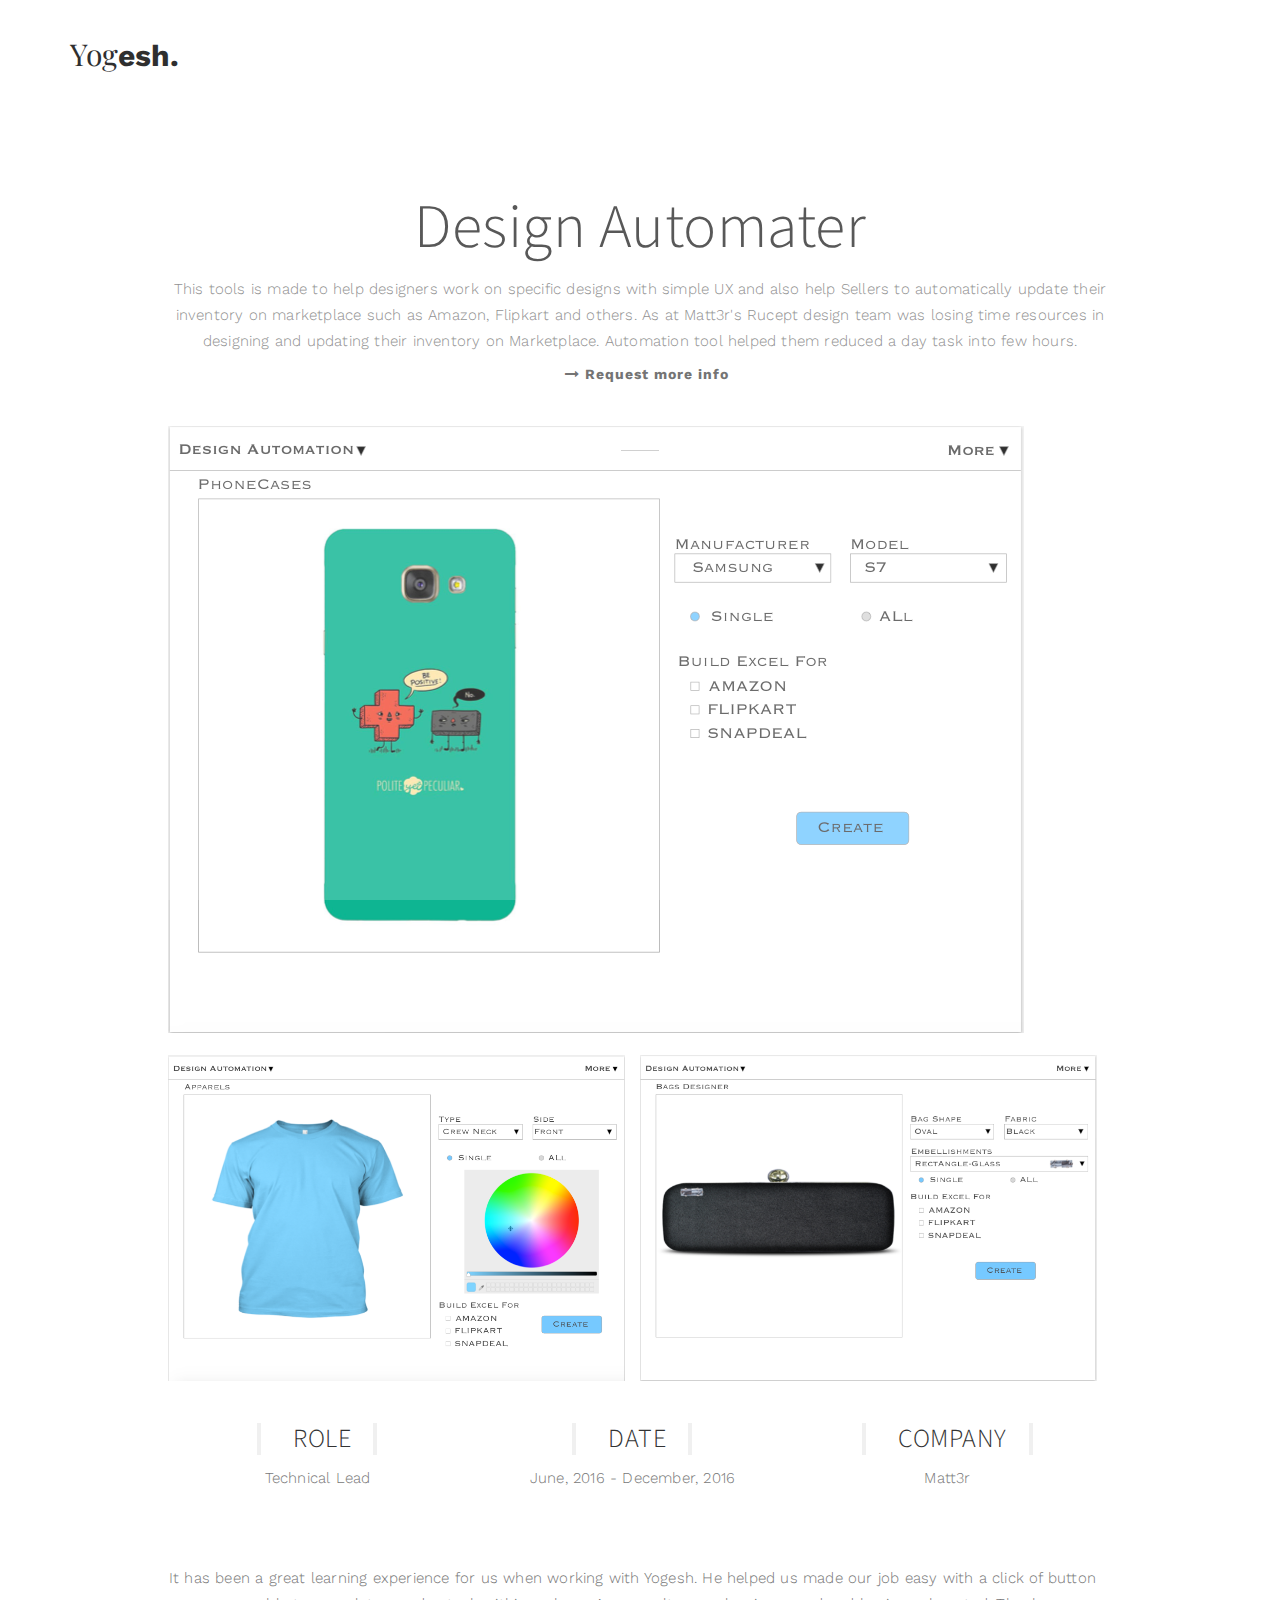
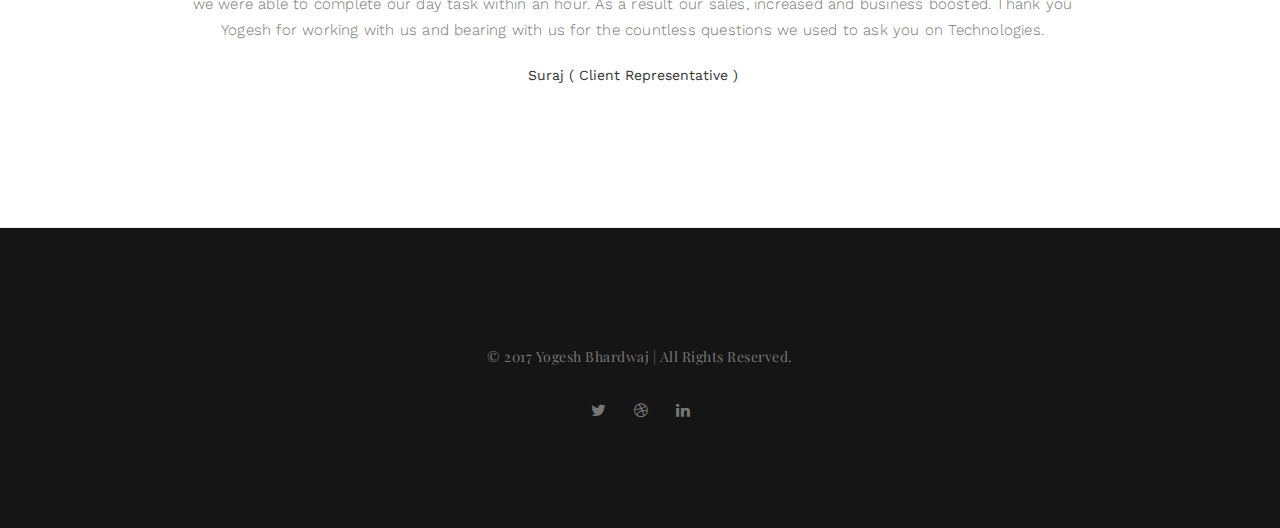
==== project/automation.html @ 37bc27fc "project files" ====
<!DOCTYPE html>
<html lang="en">
<head>

<meta charset="UTF-8">
<meta http-equiv="X-UA-Compatible" content="IE=Edge">
<meta name="description" content="">
<meta name="keywords" content="">
<meta name="author" content="">
<meta name="viewport" content="width=device-width, initial-scale=1, maximum-scale=1">

<title>Project - Design Automater</title>

<link rel="stylesheet" href="/static/css/bootstrap.min.css">
<link rel="stylesheet" href="/static/css/font-awesome.min.css">

<!-- Main css -->
<link rel="stylesheet" href="/static/css/style.css">
<link rel="stylesheet" href="/static/css/style2.css">
<link href="https://fonts.googleapis.com/css?family=Work+Sans:300,400,700" rel="stylesheet">

</head>
<body>

<!-- PRE LOADER -->

<div class="preloader">
     <div class="sk-spinner sk-spinner-wordpress">
          <span class="sk-inner-circle"></span>
     </div>
</div>

<!-- Navigation Section -->
<div class="navbar custom-navbar navbar-top" role="navigation">
     <div class="container">

          <!-- NAVBAR HEADER -->
          <div class="navbar-header">
               <button class="navbar-toggle" data-toggle="collapse" data-target=".navbar-collapse">
                    <span class="icon icon-bar"></span>
                    <span class="icon icon-bar"></span>
                    <span class="icon icon-bar"></span>
               </button>
               <!-- lOGO TEXT HERE -->
               <a href="/" class="navbar-brand"><span class="font-playfair">Yog</span>esh.</a>
          </div>

          <!-- NAVIGATION LINKS -->
          <!-- <div class="collapse navbar-collapse">
               <ul class="nav navbar-nav navbar-right">
                    <li><a href="#home" class="smoothScroll">Home</a></li>
                    <li><a href="#about" class="smoothScroll">About</a></li>
                    <li><a href="#work" class="smoothScroll">Works</a></li>
										<li><a href="/resume" target="_blank" class="smoothScroll">Resume</a></li>
                    <li><a href="#contact" class="smoothScroll">Contact</a></li>
               </ul>
          </div> -->

     </div>
</div>

<!-- Single Project Section -->

<section id="single-project">
     <div class="container">
          <div class="row">

               <div class="col-md-offset-1 col-md-10 col-sm-12">
                    <h1>Design Automater</h1>
                    <p>This tools is made to help designers work on specific designs with simple UX and also help Sellers to automatically update their inventory on marketplace such as Amazon, Flipkart and others. As at Matt3r's Rucept design team was losing time resources in designing and updating their inventory on Marketplace. Automation tool helped them reduced a day task into few hours.</p>
                    <a href="#"><i class="fa fa-long-arrow-right"></i> Request more info</a>

                    <div class="col-md-12 col-sm-12">
                         <img src="/static/images/automation1.png" align="middle" class="img-responsive" alt="Portfolio">
                    </div>

                    <div class="col-md-6 col-sm-6">
                         <img src="/static/images/automation2.png" class="img-responsive" alt="Portfolio">
                    </div>

                    <div class="col-md-6 col-sm-6">
                         <img src="/static/images/automation31.png" class="img-responsive" alt="Portfolio">
                    </div>

                    <div class="clearfix"></div>

                    <div class="col-md-4 col-sm-4">
                         <h3>Role</h3>
                         <p>Technical Lead</p>
                    </div>

                    <div class="col-md-4 col-sm-4">
                         <h3>Date</h3>
                         <p>June, 2016 - December, 2016</p>
                    </div>

                    <div class="col-md-4 col-sm-4">
                         <h3>Company</h3>
                         <p>Matt3r</p>
                    </div>

                    <div class="col-md-12 col-sm-12 text-center">
                         <p>It has been a great learning experience for us when working with Yogesh. He helped us made our job easy with a click of button we were able to complete our day task within an hour. As a result our sales, increased and business boosted. Thank you Yogesh for working with us and bearing with us for the countless questions we used to ask you on Technologies.</p>
                         <strong>Suraj ( Client Representative )</strong>
                    </div>

										<!-- <div class="col-md-12 col-sm-12 text-center">
                         <p>Yogesh has been a great partner. He is highly efficient, professional, affordable, and get the job done right and on time.  His assistance with code research is very helpful.  It has been a pleasure to work with him.</p>
                         <strong>Ivan Palenik ( Client Representative )..</strong>
                    </div> -->

               </div>

          </div>
     </div>
</section>

<!-- Footer Section -->
<footer>
     <div class="container">
          <div class="row">

               <div class="col-md-23 col-sm-23">
                    <div class="wow fadeInUp footer-copyright" data-wow-delay="0.2s">
                         <p class="font-playfair">© 2017 Yogesh Bhardwaj | All Rights Reserved.</p>
                    </div>
                    <!-- SOCIAL ICONS -->
                    <ul class="social-icon">
                         <li class="wow fadeInUp" data-wow-delay="0.4s"><a href="#" class="fa fa-twitter"></a></li>
                         <li class="wow fadeInUp" data-wow-delay="0.6s"><a href="#" class="fa fa-dribbble"></a></li>
                         <li class="wow fadeInUp" data-wow-delay="0.8s"><a href="#" class="fa fa-linkedin"></a></li>
                    </ul>
               </div>

          </div>
     </div>
</footer>


<!-- SCRIPTS -->

<script src="/static/js/jquery.js"></script>
<script src="/static/js/bootstrap.min.js"></script>
<script src="/static/js/custom (2).js"></script>

</body>
</html>
---- static/css/style.css ----
/*----------------------------------------------------------------

// Table of contents //

        Body
    0.  Typography
    1.  Buttons
    2.  General
    3.  Preloader
    4.  Navigation section
    5.  Home section
    6.  About section
    7.  Service section
    8.  Divider section
    9.  Work section
    10. Contact section
    11. Footer section
    12. Social icon
    13. Mobile Responsive styles

------------------------------------------------------------------*/

@import url('http://fonts.googleapis.com/css?family=Playfair+Display:400,700');
@import url('http://fonts.googleapis.com/css?family=Source+Sans+Pro:400,600,700');

body {
    background: rgb(239, 239, 239);
    font-family: 'Source Sans Pro', sans-serif;
    font-style: normal;
    font-weight: 400;
    overflow-x: hidden;
}


/*---------------------------------------
    0 Typorgraphy
-----------------------------------------*/

h1,h2,h3,h4,h5,h6 {
  font-family: 'Source Sans Pro', sans-serif;
  font-style: normal;
  font-weight: bold;
  letter-spacing: 0px;
}

h1 {
  font-size: 114px;
  font-weight: 300;
}

h2 {
  font-size: 42px;
  line-height: 52px;
  margin-top: 0px;
}

h3 {
  border-right: 4px solid #f0f0f0;
  border-left: 4px solid #f0f0f0;
  display: inline-block;
  font-size: 16px;
  font-weight: 300;
  line-height: 32px;
  letter-spacing: 12px;
  text-transform: uppercase;
  padding: 0px 22px 0px 32px;
}

h4 {
  font-size: 18px;
  font-weight: 300;
  line-height: 32px;
}

h5 {
  letter-spacing: 0.5px;
}

p {
    color: #777;
    font-size: 14px;
    font-weight: 300;
    line-height: 28px;
    letter-spacing: 0.2px;
}

.font-playfair {
  font-family: 'Playfair Display', sans-serif;
  font-weight: 300;
}


/*---------------------------------------
    1 Buttons
-----------------------------------------*/

.btn-success:focus {
  background-color: #000;
  border-color: transparent;
}

.section-btn {
  background-color: #000;
  border: 3px solid transparent;
  border-radius: 100px;
  color: #ffffff;
  font-size: 13px;
  font-weight: bold;
  letter-spacing: 1.6px;
  padding: 12px 36px;
  margin-top: 22px;
  -webkit-transition: all ease-in-out 0.4s;
  transition: all ease-in-out 0.4s;
  text-transform: uppercase;
}

.section-btn:focus,
.section-btn:hover {
  background: transparent;
  border-color: #000;
  color: #000;
}



/*---------------------------------------
    2 General
-----------------------------------------*/

html{
  -webkit-font-smoothing: antialiased;
}

a {
  color: #4d638c;
  -webkit-transition: 0.5s;
  transition: 0.5s;
  text-decoration: none !important;
}

a:hover, a:active, a:focus {
  color: #4d638c;
  outline: none;
}

* {
  -webkit-box-sizing: border-box;
  box-sizing: border-box;
}

*:before,
*:after {
  -webkit-box-sizing: border-box;
  box-sizing: border-box;
}

.parallax-section {
  background-attachment: fixed !important;
  background-size: cover !important;
}

.section-title {
  position: relative;
  padding-bottom: 62px;
}

#about,
#service,
#divider,
#work,
#contact {
  background: #ffffff;
  box-shadow:0 40px 100px rgba(0,0,0,.2);
  padding-top: 100px;
  padding-bottom: 100px;
  position: relative;
}

#service,
#contact,
footer {
  text-align: center;
}



/*---------------------------------------
    3 Preloader section
-----------------------------------------*/

.preloader {
  position: fixed;
  top: 0;
  left: 0;
  width: 100%;
  height: 100%;
  z-index: 99999;
  display: flex;
  flex-flow: row nowrap;
  justify-content: center;
  align-items: center;
  background: none repeat scroll 0 0 #ffffff;
}

.sk-spinner-wordpress.sk-spinner {
  background-color: #000000;
  width: 38px;
  height: 1px;
  position: relative;
  -webkit-animation: sk-innerCircle 1s linear infinite;
  animation: sk-innerCircle 1s linear infinite;
}

.sk-spinner-wordpress .sk-inner-circle {
  display: block;
  background-color: #ffffff;
  width: 16px;
  height: 16px;
  position: absolute;
  border-radius: 8px;
  top: 5px;
  left: 5px;
}

@keyframes sk-innerCircle {
  0% {
    -webkit-transform: rotate(0);
            transform: rotate(0); }

  100% {
    -webkit-transform: rotate(360deg);
            transform: rotate(360deg); } }



/*---------------------------------------
    4 Navigation section
-----------------------------------------*/

.custom-navbar {
    border: none;
    margin-bottom: 0;
    background-color: #ffffff;
    padding: 18px 0px;
}

.custom-navbar .navbar-brand {
    color: #000;
    font-weight: bold;
    font-size: 3rem;
    line-height: 35px;
}

.custom-navbar .nav li a {
    font-size: 14px;
    color: #777;
    line-height: 40px;
    padding-right: 22px;
    padding-left: 22px;
    -webkit-transition: all ease-in-out 0.4s;
    transition: all ease-in-out 0.4s;
}

.custom-navbar .nav li a:hover {
    background: transparent;
    color: #000;
}

.custom-navbar .navbar-nav > li > a:hover,
.custom-navbar .navbar-nav > li > a:focus {
  background-color: transparent;
}

.custom-navbar .nav li.active > a {
    background-color: transparent;
    color: #000;
}

.custom-navbar .navbar-toggle {
    border: none;
    padding-top: 10px;
}

.custom-navbar .navbar-toggle {
    background-color: transparent;
}

.custom-navbar .navbar-toggle .icon-bar {
    background: #000;
    border-color: transparent;
}

@media(min-width:768px) {
    .custom-navbar {
        padding: 22px 0;
        border-bottom: 0;
        background: 0 0;
    }
    .custom-navbar.top-nav-collapse {
        background: #ffffff;
        box-shadow:0 40px 100px rgba(0,0,0,.2);
        padding: 0px 0;
    }

}



/*---------------------------------------
    5 Home section
-----------------------------------------*/

#home {
    background: #ffffff;
    display: -webkit-box;
    display: -webkit-flex;
     display: -ms-flexbox;
    display: flex;
    -webkit-box-align: center;
    -webkit-align-items: center;
    -ms-flex-align: center;
     align-items: center;
    height: 100vh;
    position: relative;
    text-align: center;
}

#particles-js {
  position: absolute;
  width: 100%;
  height: 100vh;
  top: 0;
  left: 0;
}



/*---------------------------------------
    6 About section
-----------------------------------------*/

#about .about-text {
  padding-top: 42px;
}

#about .about-text h4 {
  padding-top: 12px;
}

#about .about-text a {
  color: #000;
  font-weight: bold;
}

#about .about-image img {
  border-right: 6px solid #202020;
  border-radius: 5px;
  padding-right: 12px;
}



/*---------------------------------------
    7 Service section
-----------------------------------------*/

#service p {
  font-size: 18px;
  line-height: 30px;
}

#service .service-thumb {
  padding: 42px 22px;
}

#service .service-thumb .fa {
  font-size: 82px;
  margin-bottom: 12px;
}



/*---------------------------------------
    9 Work section
-----------------------------------------*/

#work .work-thumb {
  border-radius: 5px;
  margin-bottom: 26px;
  padding: 0;
  overflow: hidden;
  position: relative;
  top: 0;
  -webkit-transition: all ease-in-out 0.4s;
  transition: all ease-in-out 0.4s;
}

#work .work-thumb:hover {
  background: #ffffff;
  box-shadow: 0px 16px 22px 0px rgba(90, 91, 95, 0.3);
  top: -5px;
}

#work .work-thumb img {
  border-radius: 5px;
}



/*---------------------------------------
    10 Contact section
-----------------------------------------*/

#contact .form-control {
  border: 2px solid #f0f0f0;
  border-radius: 5px;
  box-shadow: none;
  font-size: 18px;
  margin-top: 10px;
  margin-bottom: 10px;
  -webkit-transition: all ease-in-out 0.4s;
  transition: all ease-in-out 0.4s;
}

#contact .form-control:focus {
  border-color: #999;
}

#contact input {
  height: 55px;
}

#contact input[type="submit"] {
  border: 3px solid #333;
  border-radius: 40px;
  color: #333;
  font-family: 'Playfair Display', sans-serif;
  padding-bottom: 10px;
}

#contact input[type="submit"]:hover {
  background: #333;
  color: #ffffff;
}



/*---------------------------------------
    11 Footer section
-----------------------------------------*/

footer {
    background: #151515;
    color: #ffffff;
    padding-top: 140px;
    padding-bottom: 140px;
}

footer .footer-copyright p {
  font-size: 14px;
  letter-spacing: 0.5px;
}



/*---------------------------------------
    12 Social Icon
-----------------------------------------*/

.social-icon {
    position: relative;
    padding: 0;
    margin: 0;
}

.social-icon li {
    display: inline-block;
    list-style: none;
}

.social-icon li a {
    color: #999;
    cursor: pointer;
    font-size: 16px;
    text-decoration: none;
    -webkit-transition: all ease-in-out 0.4s;
    transition: all ease-in-out 0.4s;
    text-align: center;
    vertical-align: middle;
    position: relative;
    margin: 22px 14px 22px 14px;
}

.social-icon li a:hover {
    color: #ffffff;
    -webkit-transform: scale(1.1);
    transform: scale(1.1);
}



/*---------------------------------------
    13 Mobile Responsive styles
-----------------------------------------*/

@media (max-width: 980px) {

 h1 {font-size: 92px;}

}



@media (max-width: 768px) {

  h1 {font-size: 78px;}

  .custom-navbar {background-color: #ffffff;box-shadow:0 40px 100px rgba(0,0,0,.2);}

  .custom-navbar .navbar-brand {line-height: 15px;}

  .custom-navbar .nav li a {line-height: 25px;}

}



@media (max-width: 767px) {

  #about .about-image {padding-top: 32px;}

}



@media (max-width: 650px) {

  h1 {font-size:42px}

  h2 {font-size: 32px;line-height: 42px;}

  h3 {font-size: 12px;letter-spacing: 8px;padding: 0px 10px 0px 18px;}

}


/*---------------------------------------
   Portfolio section
-----------------------------------------*/

#portfolio small {
  color: #f0f0f0;
  font-size: 10px;
  letter-spacing: 1px;
  text-transform: uppercase;
}

#portfolio .portfolio-thumb {
  position: relative;
  padding: 0;
  margin-top: 32px;
}

#portfolio .portfolio-thumb .portfolio-overlay {
  position: absolute;
  background: #222;
  color: #ffffff;
  top: 0;
  left: 0;
  right: 0;
  bottom: 0;
  width: 100%;
  height: 100%;
  text-align: center;
  vertical-align: top;
  opacity: 0;
  transition: all 0.4s ease-in-out;
}

#portfolio .portfolio-item {
    position: absolute;
    top:50%;
    left: 50%;
    -webkit-transform:translate(-50%,-50%);
      -ms-transform:translate(-50%,-50%);
          transform:translate(-50%,-50%);
}

#portfolio .portfolio-thumb:hover .portfolio-overlay {
  opacity: 0.9;
}

#portfolio .text-center {
  padding-top: 62px;
}



/*---------------------------------------
   Single Project section
-----------------------------------------*/

#single-project {
  text-align: center;
}

#single-project .col-md-12,
#single-project .col-md-6,
#single-project .col-md-4 {
  padding-left: 0px;
  padding-bottom: 22px;
}

#single-project .col-md-12 {
  padding-top: 42px;
}

#single-project .text-center strong {
  display: block;
  padding-top: 12px;
}

#single-project a {
  color: #555;
  font-weight: bold;
  letter-spacing: 1px;
  padding-left: 14px;
}
---- static/css/style2.css ----
body {
		background: #ffffff;
    font-family: 'Work Sans', sans-serif;
    font-style: normal;
		font-weight: 300;
    overflow-x: hidden;
}


/*---------------------------------------
    Typorgraphy
-----------------------------------------*/

h1,h2,h3,h4,h5,h6 {
  font-style: normal;
  font-weight: 300;
  letter-spacing: 0.5px;
}

h1 {
    font-size: 62px;
    padding-bottom: 14px;
    margin-bottom: 0px;
}

h2 {
  font-size: 32px;
  line-height: 46px;
}

h3 {
  font-size: 26px;
}

h4 {
  color: #666;
  font-size: 12px;
  font-weight: normal;
  letter-spacing: 2px;
}

p {
    color: #777;
    font-size: 15px;
    font-weight: 300;
    line-height: 26px;
    letter-spacing: 0.2px;
}

strong {
  font-weight: 400;
}

.btn-success:focus {
  background-color: #000;
  border-color: transparent;
}


/*---------------------------------------
    General
-----------------------------------------*/

html{
  -webkit-font-smoothing: antialiased;
}

a {
  color: #4d638c;
  -webkit-transition: 0.5s;
  -o-transition: 0.5s;
  transition: 0.5s;
  text-decoration: none !important;
}
a:hover, a:active, a:focus {
  color: #4d638c;
  outline: none;
}

* {
  -webkit-box-sizing: border-box;
  -moz-box-sizing: border-box;
  box-sizing: border-box;
}

*:before,
*:after {
  -webkit-box-sizing: border-box;
  -moz-box-sizing: border-box;
  box-sizing: border-box;
}

#portfolio,
#about,
#blog,
#contact,
#single-project,
#blog-single-post {
  padding-top: 80px;
  padding-bottom: 120px;
}

.section-title {
  position: relative;
  padding-bottom: 62px;
  text-align: center;
}

.section-title h3 {
  color: #555;
  font-weight: 400;
  letter-spacing: 4px;
}


/*---------------------------------------
    Main Navigation
-----------------------------------------*/

.navbar-default {
    background: #ffffff;
    padding: 18px 0;
    border: none;
    margin-top: 62px;
}

.navbar-default .navbar-collapse, .navbar-default .navbar-form {
  border-color: transparent;
}

.navbar-default .navbar-brand {
  padding-top: 6px;
}

.navbar-default .navbar-brand .fa {
  color: #000;
  font-size: 42px;
}

.navbar-default .navbar-nav li a {
    color: #777;
    font-size: 16px;
    letter-spacing: 1px;
    -webkit-transition: all 0.4s ease-in-out;
    transition: all 0.4s ease-in-out;
    padding-right: 22px;
    padding-left: 22px;
}

.navbar-default .navbar-nav > li a:hover {
    color: #333 !important;
}

.navbar-default .navbar-nav > li > a:hover,
.navbar-default .navbar-nav > li > a:focus {
    color: #777;
    background-color: transparent;
}

.navbar-default .navbar-nav li a:hover,
 .navbar-default .navbar-nav .active > a {
    color: #333;
  }

.navbar-default .navbar-nav > .active > a,
.navbar-default .navbar-nav > .active > a:hover,
.navbar-default .navbar-nav > .active > a:focus {
    color: #333;
    background-color: transparent;
}

.navbar-default .navbar-toggle {
     border: none;
     padding-top: 10px;
  }

.navbar-default .navbar-toggle .icon-bar {
    background: #bdc3c7;
    border-color: transparent;
  }

.navbar-default .navbar-toggle:hover,
.navbar-default .navbar-toggle:focus {
  background-color: transparent;
}



/*---------------------------------------
    Home section
-----------------------------------------*/

#home {
    background-size: cover;
    background-position: center center;
    display: -webkit-box;
    display: -webkit-flex;
     display: -ms-flexbox;
    display: flex;
    -webkit-box-align: center;
    -webkit-align-items: center;
    -ms-flex-align: center;
     align-items: center;
    position: relative;
    text-align: center;
    padding-top: 60px;
    padding-bottom: 40px;
}

#home hr {
  width: 82px;
  margin-top: 32px;
}



/*---------------------------------------
   About section
-----------------------------------------*/

#about .text-center {
  padding-bottom: 42px;
}

#about .col-md-8 {
  padding-left: 0px;
}

#about .col-md-8 img {
  padding-right: 22px;
  padding-bottom: 22px;
}

#about hr {
  width: 100px;
  margin-top: 42px;
  margin-bottom: 42px;
}

#about ul {
  padding-left: 22px;
}

#about ul li {
  color: #777;
  font-size: 16px;
  font-weight: 400;
  padding-top: 2px;
  padding-bottom: 2px;
}



/*---------------------------------------
   Portfolio section
-----------------------------------------*/

#portfolio small {
  color: #f0f0f0;
  font-size: 10px;
  letter-spacing: 1px;
  text-transform: uppercase;
}

#portfolio .portfolio-thumb {
  position: relative;
  padding: 0;
  margin-top: 32px;
}

#portfolio .portfolio-thumb .portfolio-overlay {
  position: absolute;
  background: #222;
  color: #ffffff;
  top: 0;
  left: 0;
  right: 0;
  bottom: 0;
  width: 100%;
  height: 100%;
  text-align: center;
  vertical-align: top;
  opacity: 0;
  transition: all 0.4s ease-in-out;
}

#portfolio .portfolio-item {
    position: absolute;
    top:50%;
    left: 50%;
    -webkit-transform:translate(-50%,-50%);
      -ms-transform:translate(-50%,-50%);
          transform:translate(-50%,-50%);
}

#portfolio .portfolio-thumb:hover .portfolio-overlay {
  opacity: 0.9;
}

#portfolio .text-center {
  padding-top: 62px;
}



/*---------------------------------------
   Single Project section
-----------------------------------------*/

#single-project {
  text-align: center;
}

#single-project .col-md-12,
#single-project .col-md-6,
#single-project .col-md-4 {
  padding-left: 0px;
  padding-bottom: 22px;
}

#single-project .col-md-12 {
  padding-top: 42px;
}

#single-project .text-center strong {
  display: block;
  padding-top: 12px;
}

#single-project a {
  color: #555;
  font-weight: bold;
  letter-spacing: 1px;
  padding-left: 14px;
}



/*---------------------------------------
   Contact section
-----------------------------------------*/

#contact .col-md-6,
#contact .col-md-12 {
  padding-left: 0px;
}

#contact .form-control {
  border: 1px solid #f0f0f0;
  box-shadow: none;
  margin-top: 10px;
  margin-bottom: 10px;
  transition: all 0.4s ease-in-out;
}

#contact .form-control:hover {
  border-color: #777;
}

#contact input,
#contact select {
  height: 50px;
}

#contact input[type="submit"] {
  background: #222;
  border-radius: 100px;
  border: none;
  color: #ffffff;
  font-weight: 400;
  transition: all 0.4s ease-in-out;
}

#contact input[type="submit"]:hover {
  background: #000;
}



/*---------------------------------------
   Blog section
-----------------------------------------*/

.blog-post-thumb {
  border-bottom: 1px solid #f0f0f0;
  padding-top: 32px;
  padding-bottom: 62px;
  margin-bottom: 32px;
}

.blog-post-thumb:last-child {
  border-bottom: 0px;
  padding-bottom: 32px;
  margin-bottom: 0px;
}

.blog-post-image {
  padding-bottom: 18px;
  width: 100%;
}

.blog-post-title a {
  color: #555;
}

.blog-post-title a:hover {
  color: #000;
}

.blog-post-format {
  padding-bottom: 22px;
}

.blog-post-format span {
  letter-spacing: 0.5px;
  padding-right: 12px;
}

.blog-post-format span a {
  color: #333;
}

.blog-post-format span img {
  display: inline-block;
  width: 42px;
  margin-right: 4px;
}

.blog-post-des blockquote {
  margin: 22px;
}

.blog-post-des .btn {
  border-radius: 100px;
  color: #777;
  font-weight: 400;
  letter-spacing: 1px;
  padding: 14px 28px;
  margin-top: 26px;
  transition: all 0.4s ease-in-out;
}

.blog-post-des .btn:hover {
  background: #000;
  border-color: transparent;
  color: #ffffff;
}

.blog-author {
  border-top: 1px solid #f0f0f0;
  border-bottom: 1px solid #f0f0f0;
  padding-top: 32px;
  padding-bottom: 32px;
  margin-top: 42px;
  margin-bottom: 42px;
}

.blog-author .media img {
  display: inline-block;
  width: 90px;
  margin-right: 12px;
}

.blog-author .media a,
.blog-comment .media h3 {
  color: #444;
  font-size: 18px;
  letter-spacing: 1px;
}

.blog-comment {
  border-bottom: 1px solid #f0f0f0;
  padding-bottom: 32px;
  margin-bottom: 42px;
}

.blog-comment .media:nth-child(3) {
  padding-top: 18px;
}

.blog-comment .media img {
  width: 80px;
  margin-right: 12px;
}

.blog-comment .media h3 {
  display: inline-block;
  padding-right: 14px;
}

.blog-comment h3,
.blog-comment-form h3 {
  padding-bottom: 18px;
}

.blog-comment-form .col-md-4 {
  padding-left: 0px;
}

.blog-comment-form .form-control {
  box-shadow: none;
  border: 1px solid #f0f0f0;
  margin-top: 10px;
  margin-bottom: 10px;
  transition: all 0.4s ease-in-out;
}

.blog-comment-form .form-control:hover {
  border-color: #777;
}

.blog-comment-form input {
  height: 45px;
}

.blog-comment-form input[type="submit"] {
  background: #222;
  border-radius: 100px;
  border: none;
  color: #ffffff;
  font-weight: 400;
  transition: all 0.4s ease-in-out;
}

.blog-comment-form input[type="submit"]:hover {
  background: #000;
  border-color: transparent;
}



/*---------------------------------------
   Blog Single Post section
-----------------------------------------*/

#blog-single-post .blog-post-des h3 {
  padding-top: 16px;
}



/*---------------------------------------
   Footer section
-----------------------------------------*/

footer {
    border-top: 1px solid #f0f0f0;
    padding: 100px 0px;
    position: relative;
}

footer .col-md-3 .fa {
  font-size: 42px;
}

footer a {
  color: #555;
}

footer hr {
  border-color: #ffffff;
  margin-top: 42px;
  margin-bottom: 22px;
}

footer .footer-copyright {
  padding-top: 16px;
}


/*---------------------------------------
   Social icon
-----------------------------------------*/

.social-icon {
    position: relative;
    padding: 0;
    margin: 0;
    text-align: center;
}

.social-icon li {
    display: inline-block;
    list-style: none;
}

.social-icon li a {
    color: #777;
    cursor: pointer;
    font-size: 16px;
    text-decoration: none;
    transition: all 0.4s ease-in-out;
    text-align: center;
    vertical-align: middle;
    position: relative;
    margin: 22px 12px 10px 12px;
}

.social-icon li a:hover {
    color: #000;
    transform: scale(1.1);
}



/*---------------------------------------
   Mobile Responsive
-----------------------------------------*/


@media (max-width: 767px) {

  h1 {
    font-size: 38px;
  }

  h2 {
    font-size: 32px;
    line-height: 48px;
  }

  h3 {
    font-size: 22px;
  }

  .section-title h2 {
    font-size: 22px;
    line-height: 35px;
  }

  .navbar-default {
    margin-top: 0px;
    text-align: center;
  }

  #about .col-md-8 img {
    padding-right: 0px;
  }

  #blog-single-post .blog-post-title h2 {
    font-size: 29px;
    line-height: 40px;
  }

  footer {
    text-align: center;
  }

  footer .col-md-4 {
    padding-top: 42px;
  }

}
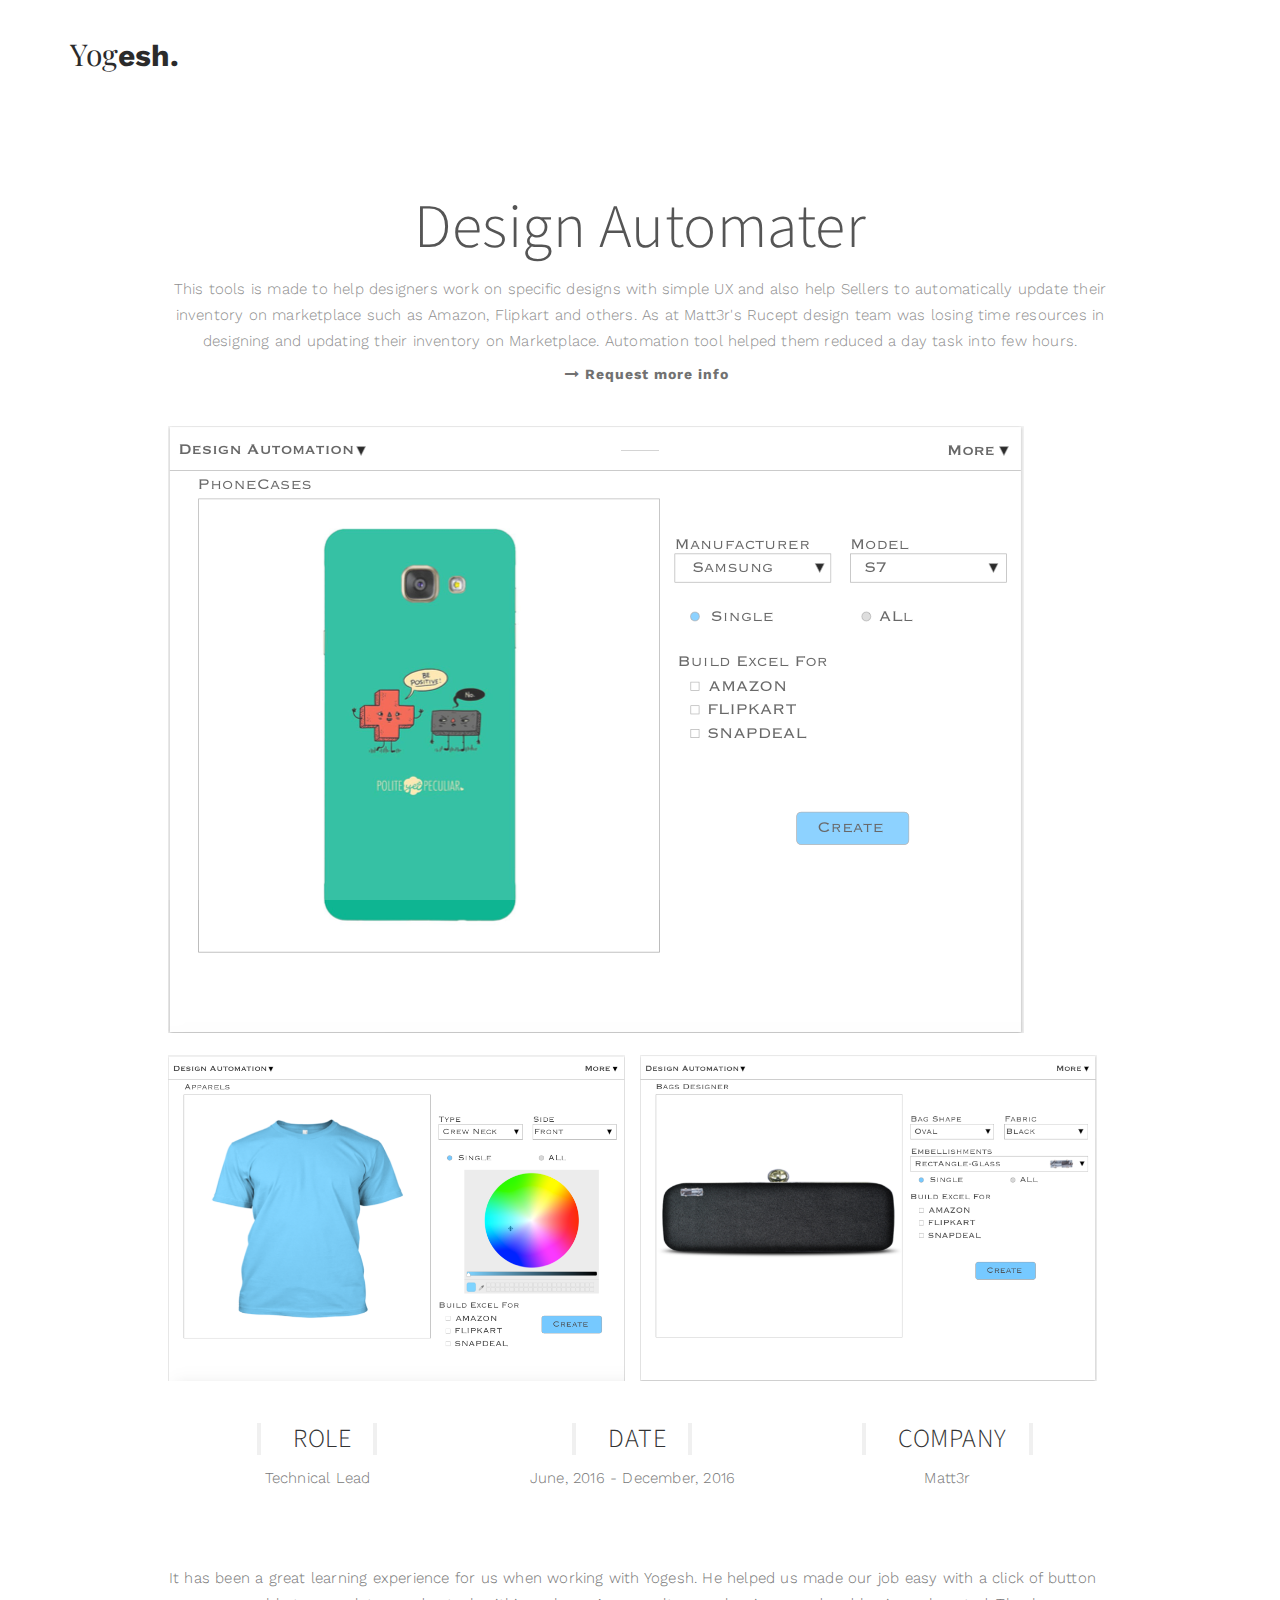
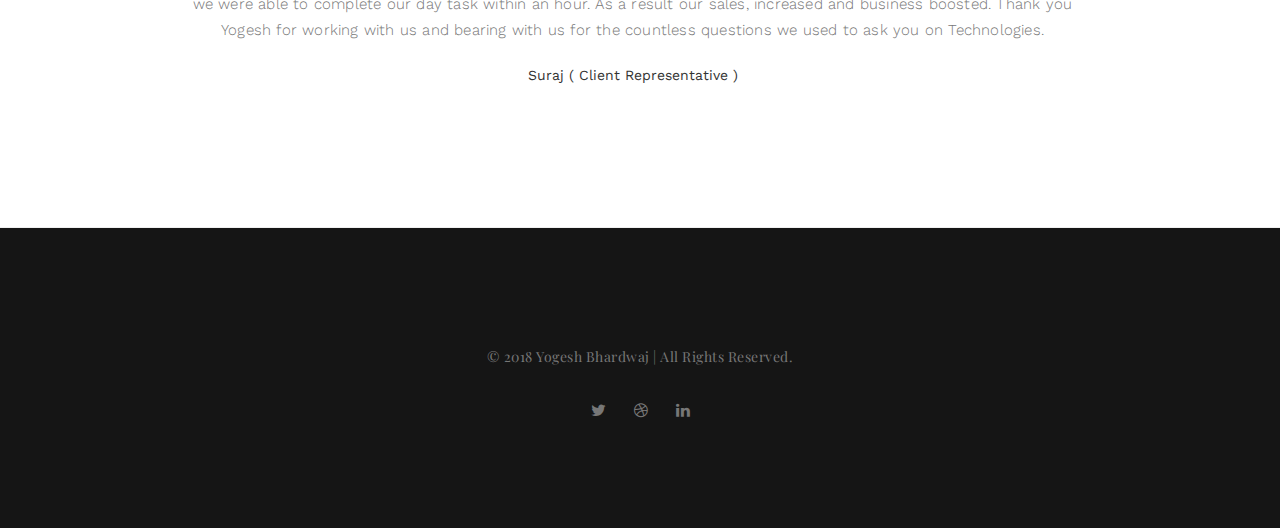
==== commit 74b9e484: "Update automation.html" ====
--- a/project/automation.html
+++ b/project/automation.html
@@ -123,7 +123,7 @@
 
                <div class="col-md-23 col-sm-23">
                     <div class="wow fadeInUp footer-copyright" data-wow-delay="0.2s">
-                         <p class="font-playfair">© 2017 Yogesh Bhardwaj | All Rights Reserved.</p>
+                         <p class="font-playfair">© 2018 Yogesh Bhardwaj | All Rights Reserved.</p>
                     </div>
                     <!-- SOCIAL ICONS -->
                     <ul class="social-icon">
@@ -145,4 +145,4 @@
 <script src="/static/js/custom (2).js"></script>
 
 </body>
-</html>+</html>
